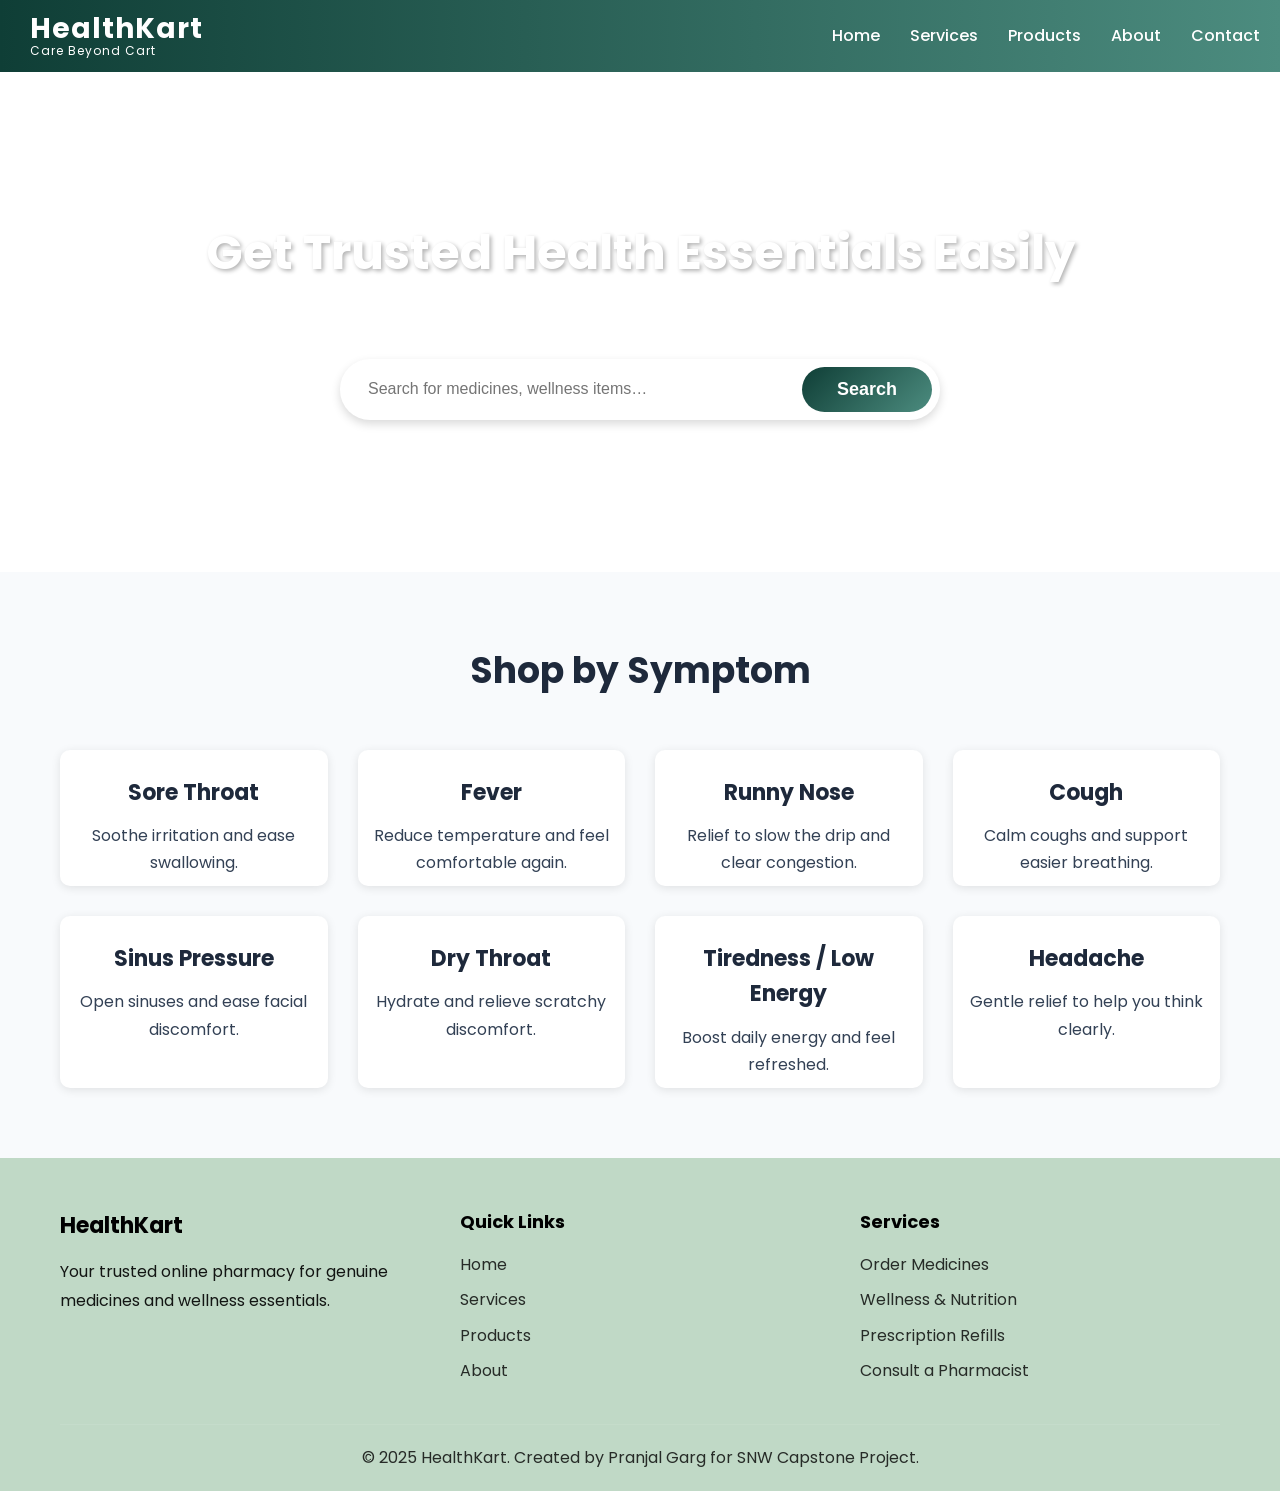
==== index.html @ 1c8dc6bd "Created the home page of my HealthKart website" ====
<!DOCTYPE html>
<html lang="en">
<head>
    <meta charset="UTF-8">
      <meta name="viewport" content="width=device-width, initial-scale=1.0">

    <title>HealthKart-Care Beyond Cart</title>

    <link rel="stylesheet" href="common.css">
      <link rel="stylesheet" href="index.css">
    <link href="https://fonts.googleapis.com/css2?family=Poppins:wght@300;400;500;600;700&display=swap" rel="stylesheet">
</head>

<body>

    <nav class="navbar">
        <div class="container">

            <div class="logo">
                <img src="logo.png" alt="" class="logo-image">

                <div class="logo-text">
                    <div class="brand-name">HealthKart</div>
                     <div class="tagline">Care Beyond Cart</div>
                </div>
            </div>

            <ul class="nav-links">
                <li><a href="index.html">Home</a></li>
                   <li><a href="services.html">Services</a></li>
                <li><a href="products.html">Products</a></li>
                     <li><a href="about.html">About</a></li>
                <li><a href="contact.html">Contact</a></li>
            </ul>

            <button class="menu-button">
                <img src="menu-icon.png" alt="">
            </button>

        </div>
    </nav>


    <main>

        <section id="home" class="hero">
            <div class="container">

                <div class="hero-content">

                    <h1>Get Trusted Health Essentials Easily</h1>

                    <p class="hero-subtitle">
                        Real savings on health • No hidden fees • Trusted products
                    </p>

                    <div class="search-box">
                       <input type="text" placeholder="Search for medicines, wellness items…">
                          <button class="btn-primary" style="background: linear-gradient(135deg, #0F3E36 0%, #4C8C7F 100%);">Search</button>
                    </div>

                </div>

            </div>
        </section>


        <section class="services">
            <div class="container">

                <h2 class="section-title">Shop by Symptom</h2>

                <div class="services-grid">

                    <div class="service-card card1">
                        <img src="icon1.png" alt="" class="service-icon">
                        <h3>Sore Throat</h3>
                        <p>Soothe irritation and ease swallowing.</p>
                    </div>

                    <div class="service-card card2">
                        <img src="icon2.png" alt="" class="service-icon">
                          <h3>Fever</h3>
                        <p>Reduce temperature and feel comfortable again.</p>
                    </div>

                    <div class="service-card card3">
                            <img src="icon3.png" alt="" class="service-icon">
                        <h3>Runny Nose</h3>
                        <p>Relief to slow the drip and clear congestion.</p>
                    </div>

                    <div class="service-card card4">
                        <img src="icon4.png" alt="" class="service-icon">
                           <h3>Cough</h3>
                        <p>Calm coughs and support easier breathing.</p>
                    </div>

                    <div class="service-card card5">
                        <img src="icon5.png" alt="" class="service-icon">
                        <h3>Sinus Pressure</h3>
                        <p>Open sinuses and ease facial discomfort.</p>
                    </div>

                    <div class="service-card card6">
                         <img src="icon6.png" alt="" class="service-icon">
                        <h3>Dry Throat</h3>
                        <p>Hydrate and relieve scratchy discomfort.</p>
                    </div>

                    <div class="service-card card7">
                        <img src="icon7.png" alt="" class="service-icon">
                         <h3>Tiredness / Low Energy</h3>
                        <p>Boost daily energy and feel refreshed.</p>
                    </div>

                    <div class="service-card card8">
                        <img src="icon8.png" alt="" class="service-icon">
                        <h3>Headache</h3>
                        <p>Gentle relief to help you think clearly.</p>
                    </div>

                </div>

            </div>
        </section>

    </main>



    <footer class="footer">
        <div class="container">

            <div class="footer-content">

                <div class="footer-section">
                    <h3>HealthKart</h3>
                    <p>Your trusted online pharmacy for genuine medicines and wellness essentials.</p>
                </div>

                <div class="footer-section">
                   <h4>Quick Links</h4>
                    <ul>
                       <li><a href="index.html">Home</a></li>
                       <li><a href="services.html">Services</a></li>
                       <li><a href="products.html">Products</a></li>
                       <li><a href="about.html">About</a></li>
                    </ul>
                </div>

                <div class="footer-section">
                     <h4>Services</h4>
                    <ul>
                        <li><a href="products.html">Order Medicines</a></li>
                        <li><a href="products.html">Wellness & Nutrition</a></li>
                        <li><a href="services.html">Prescription Refills</a></li>
                        <li><a href="contact.html">Consult a Pharmacist</a></li>
                    </ul>
                </div>

            </div>

            <div class="footer-bottom">
                <p>&copy; 2025 HealthKart. Created by Pranjal Garg for SNW Capstone Project.</p>
            </div>

        </div>
    </footer>


</body>
</html>
---- common.css ----
* {
    margin: 0;
    padding: 0;
    box-sizing: border-box;
}

body {
    font-family: 'Poppins', sans-serif;
    
    line-height: 1.6;    color: #334155;
   background-color: #ffffff;
}

.container {
    max-width: 1200px;
     margin: 0 auto;
    padding: 0 20px;
}

/* Navigation */
.navbar {
background: linear-gradient(to right, #0F3E36, #4C8C7F);    padding: 15px 0;
}
.navbar .container {
    display: flex;
    justify-content: space-between; align-items: center;
    max-width: 100%; padding: 0 20px;
}

.logo {
    font-size: 28px;
    font-weight: 700; color: white; letter-spacing: 1px;
    display: flex; align-items: center;
    gap: 10px;
}

.logo-image {
    height: 40px; width: auto;
}
.logo-text {
    display: flex;
     flex-direction: column; gap: 2px;
}

.brand-name {
    font-size: 28px; font-weight: 700;
    line-height: 1;
}
.tagline {
    font-size: 12px;
    font-weight: 400;
    line-height: 1;
}

.nav-links {
    display: flex;
      list-style: none; gap: 30px;
    align-items: center;
}

.nav-links a {
    color: white;
    text-decoration: none; font-weight: 500;
     font-size: 16px;
}

.nav-links a:hover {
    color: #0ea5e9;
}

.menu-button {
    display: none;  background: none;
    border: none;
      cursor: pointer;padding: 5px;
}

.menu-button img {
    width: 45px;
    height: 45px;
    display: block;
}

section {
    padding: 70px 0;
}

.section-title {
    text-align: center;
    font-size: 36px;  font-weight: 700;

    color: #1e293b;
    margin-bottom: 50px;
}

.services {
    background: #f8fafc;
}

.services-grid {
    display: grid;
    grid-template-columns: repeat(auto-fit, minmax(250px, 1fr));
    gap: 30px;
}

.service-card {
    background: white;
    padding: 10px 10px; border-radius: 10px;

    text-align: center;  box-shadow: 0 2px 10px rgba(0, 0, 0, 0.1);
    transition: all 0.3s ease;
}

.service-card:hover {
    box-shadow: 0 4px 15px rgba(0, 0, 0, 0.2);
}

.service-icon {
    width: 100%; max-width: none;
    height: auto;

    border-radius: 13px; margin: 0 auto 15px;
    display: block;
}

.service-card h3 {
    font-size: 22px;   color: #1e293b;
    margin-bottom: 12px;
}

.service-card p {
    color: #334155;
    line-height: 1.7;
}

/* Buttons */
.btn-primary {
    background: linear-gradient(135deg, #74D7C5 0%, #A5EDE0 100%);
    color: white;  border: none;
    padding: 12px 35px;

    border-radius: 30px;  font-weight: 600;
    cursor: pointer;
    font-size: 18px;  text-decoration: none;

    
}
.btn-outline {
    background: transparent;
    border: 2px solid #2563eb;
    color: #2563eb; padding: 10px 25px;  border-radius: 8px; font-weight: 600;

    cursor: pointer;
    width: 100%;  font-size: 17px;
    text-decoration: none;

}

.btn-primary:hover {
    background: linear-gradient(135deg, #B4F0E5 0%, #8FE3D1 100%);
}
.btn-outline:hover {
    background: #2563eb;
    color: black;
}

/* Footer */
.footer {
    background: #C0D9C6;
    color: black;
    padding: 50px 0 20px;
}

.footer-content {
    display: grid;
    grid-template-columns: repeat(auto-fit, minmax(250px, 1fr));
    gap: 40px;
    margin-bottom: 30px;
}
.footer-section h3 {
    font-size: 22px; margin-bottom: 15px;
}

.footer-section h4 {
    font-size: 18px;
    margin-bottom: 15px;
}

.footer-section p {
      line-height: 1.8;   opacity: 0.9;
}
.footer-section ul {
    list-style: none;
}

.footer-section ul li {
    margin-bottom: 10px;
}

.footer-section ul li a {
    color: black;
    text-decoration: none;  opacity: 0.8;
    transition: opacity 0.3s;
}

.footer-section ul li a:hover {
    opacity: 1;
}

.footer-bottom {
    text-align:center;
    padding-top: 20px;

    border-top: 1px solid rgba(255, 255, 255, 0.1);
    opacity: 0.8;
}

/* Mobile Navigation */
@media (max-width: 768px) {
    .nav-links {
        display: none;
    }

    .menu-button {
        display: block;
    }
}
---- index.css ----
.hero {
    background: url('hero-banner.png') center center/cover no-repeat;
    min-height: 500px;
    display: flex; align-items: center;

    color: white;
     text-align: center;  padding: 80px 0;
}

.hero-content h1 {
    font-size: 48px;
    font-weight: 700;   margin-bottom: 15px;

    line-height: 1.2;
     text-shadow: 2px 2px 4px rgba(0, 0, 0, 0.3);
}

.hero-subtitle {
    font-size: 20px;
    margin-bottom: 30px;  opacity: 0.95;
}

.search-box {
    max-width: 600px;  margin: 0 auto;
    display: flex;  gap: 10px;
    background: white;

    padding: 8px;   border-radius: 30px;
    box-shadow: 0 4px 10px rgba(0, 0, 0, 0.15);
}

.indexfile .btn-primary:hover {
    background: linear-gradient(135deg, #4C8C7F 0%, #0F3E36 100%);
}
.search-box input {
    flex: 1;
    border: none;  padding: 12px 20px;
    font-size: 16px;

    border-radius: 30px;  outline: none;
    color: #334155;
}
.card1:hover {
    background: #FFE5E5;
}
.card2:hover {
    background: #E5F4FF;
}
.card3:hover {
    background: #FFF4E5;
}
.card4:hover {
    background: #E8FFE5;
}
.card5:hover {
    background: #FFE5F5;
}
.card6:hover {
    background: #FFE5D9;
}
.card7:hover {
    background: #E5FFFC;
}
.card8:hover {
    background: #E5FFF0;
}
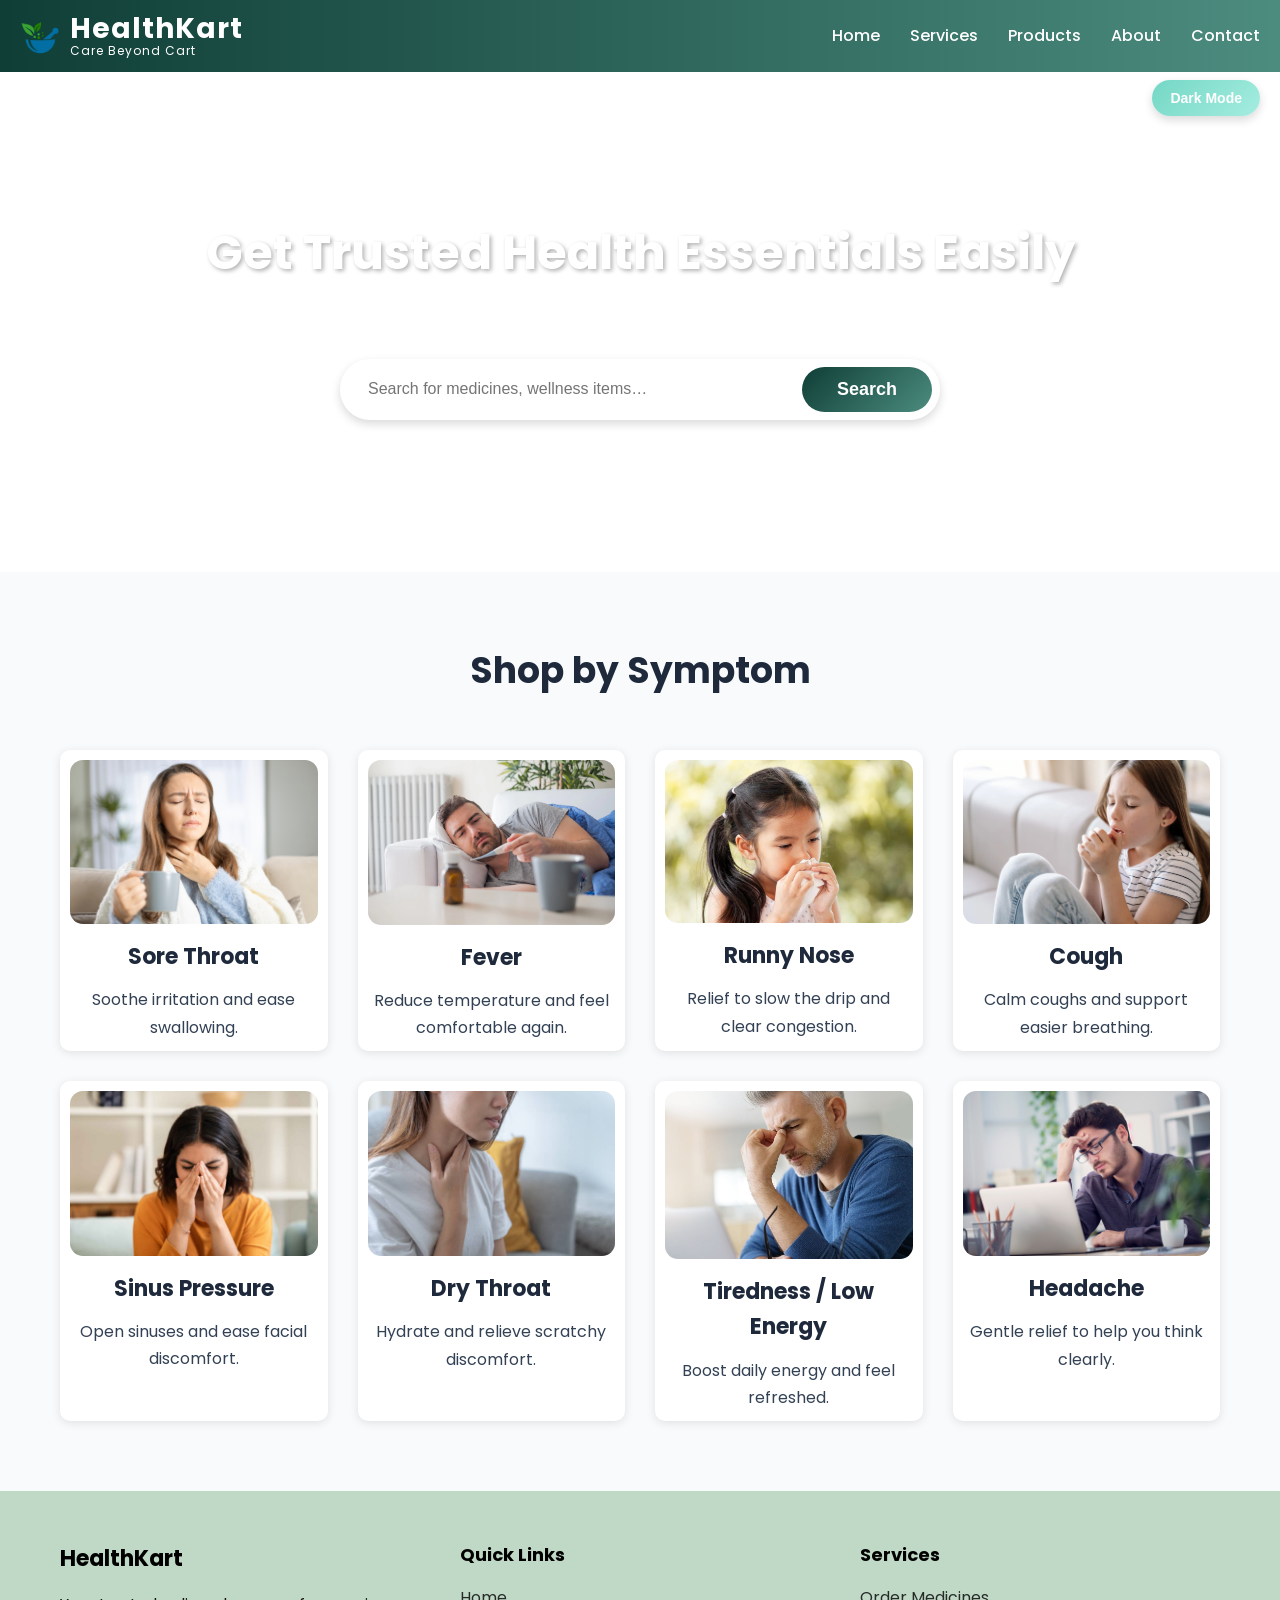
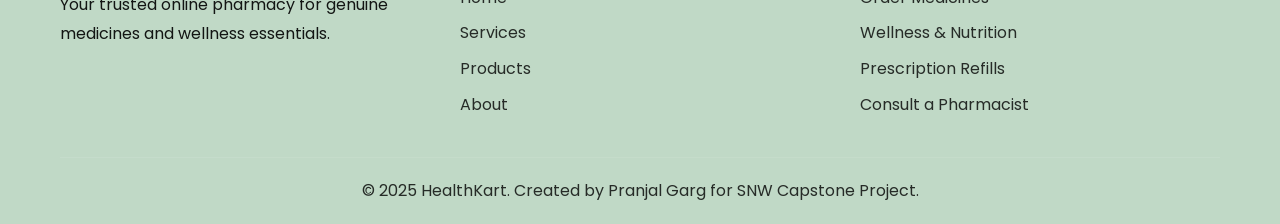
==== commit 14368411: "Added basic JavaScript functionality to my project, including a search function, light/dark mode and" ====
--- a/index.html
+++ b/index.html
@@ -40,6 +40,10 @@
         </div>
     </nav>
 
+        <div class="theme-toggle">
+            <button id="themeToggle" class="btn-primary">Dark Mode</button>
+        </div>
+
 
     <main>
 
@@ -54,10 +58,10 @@
                         Real savings on health • No hidden fees • Trusted products
                     </p>
 
-                    <div class="search-box">
-                       <input type="text" placeholder="Search for medicines, wellness items…">
-                          <button class="btn-primary" style="background: linear-gradient(135deg, #0F3E36 0%, #4C8C7F 100%);">Search</button>
-                    </div>
+                          <div class="search-box">
+                              <input id="serviceSearch" type="text" placeholder="Search for medicines, wellness items…">
+                                  <button class="btn-primary" style="background: linear-gradient(135deg, #0F3E36 0%, #4C8C7F 100%);">Search</button>
+                          </div>
 
                 </div>
 
@@ -170,4 +174,5 @@
 
 
 </body>
+    <script src="script.js"></script>
 </html>
--- a/common.css
+++ b/common.css
@@ -11,6 +11,11 @@
    background-color: #ffffff;
 }
 
+body.dark-mode {
+    background-color: #0f172a;
+    color: #e2e8f0;
+}
+
 .container {
     max-width: 1200px;
      margin: 0 auto;
@@ -20,6 +25,10 @@
 /* Navigation */
 .navbar {
 background: linear-gradient(to right, #0F3E36, #4C8C7F);    padding: 15px 0;
+}
+
+body.dark-mode .navbar {
+    background: linear-gradient(to right, #0b1f1b, #23423b);
 }
 .navbar .container {
     display: flex;
@@ -64,6 +73,10 @@
      font-size: 16px;
 }
 
+body.dark-mode .nav-links a {
+    color: #e2e8f0;
+}
+
 .nav-links a:hover {
     color: #0ea5e9;
 }
@@ -92,8 +105,28 @@
     margin-bottom: 50px;
 }
 
+.theme-toggle {
+    position: fixed;
+    top: 80px;
+    right: 20px;
+    z-index: 1000;
+}
+
+#themeToggle {
+    padding: 10px 18px;
+    font-size: 14px;
+    border-radius: 20px;
+    border: none;
+    cursor: pointer;
+    box-shadow: 0 4px 10px rgba(0, 0, 0, 0.15);
+}
+
 .services {
     background: #f8fafc;
+}
+
+body.dark-mode .services {
+    background: #111827;
 }
 
 .services-grid {
@@ -110,6 +143,26 @@
     transition: all 0.3s ease;
 }
 
+body.dark-mode .service-card {
+    background: #1f2937;
+    color: #e2e8f0;
+    box-shadow: 0 2px 12px rgba(0, 0, 0, 0.4);
+}
+
+body.dark-mode .service-card h3 {
+    color: #f8fafc;
+}
+
+body.dark-mode .service-card p {
+    color: #cbd5e1;
+}
+
+.service-card.is-hidden {
+    visibility: hidden;
+    opacity: 0;
+    pointer-events: none;
+}
+
 .service-card:hover {
     box-shadow: 0 4px 15px rgba(0, 0, 0, 0.2);
 }
@@ -133,6 +186,25 @@
 }
 
 /* Buttons */
+
+.service-card .medicine-list {
+    display: none;
+    text-align: left;
+    margin-top: 10px;
+    padding-left: 18px;
+    opacity: 0;
+    transition: opacity 0.2s ease;
+}
+
+.service-card.show-list .medicine-list {
+    display: block;
+    opacity: 1;
+}
+
+.service-card.show-list .service-icon,
+.service-card.show-list p {
+    display: none;
+}
 .btn-primary {
     background: linear-gradient(135deg, #74D7C5 0%, #A5EDE0 100%);
     color: white;  border: none;
@@ -170,6 +242,19 @@
     padding: 50px 0 20px;
 }
 
+body.dark-mode .footer {
+    background: #0b1220;
+    color: #e2e8f0;
+}
+
+body.dark-mode .footer-section ul li a {
+    color: #e2e8f0;
+}
+
+body.dark-mode .footer-bottom {
+    border-top-color: rgba(255, 255, 255, 0.2);
+}
+
 .footer-content {
     display: grid;
     grid-template-columns: repeat(auto-fit, minmax(250px, 1fr));
